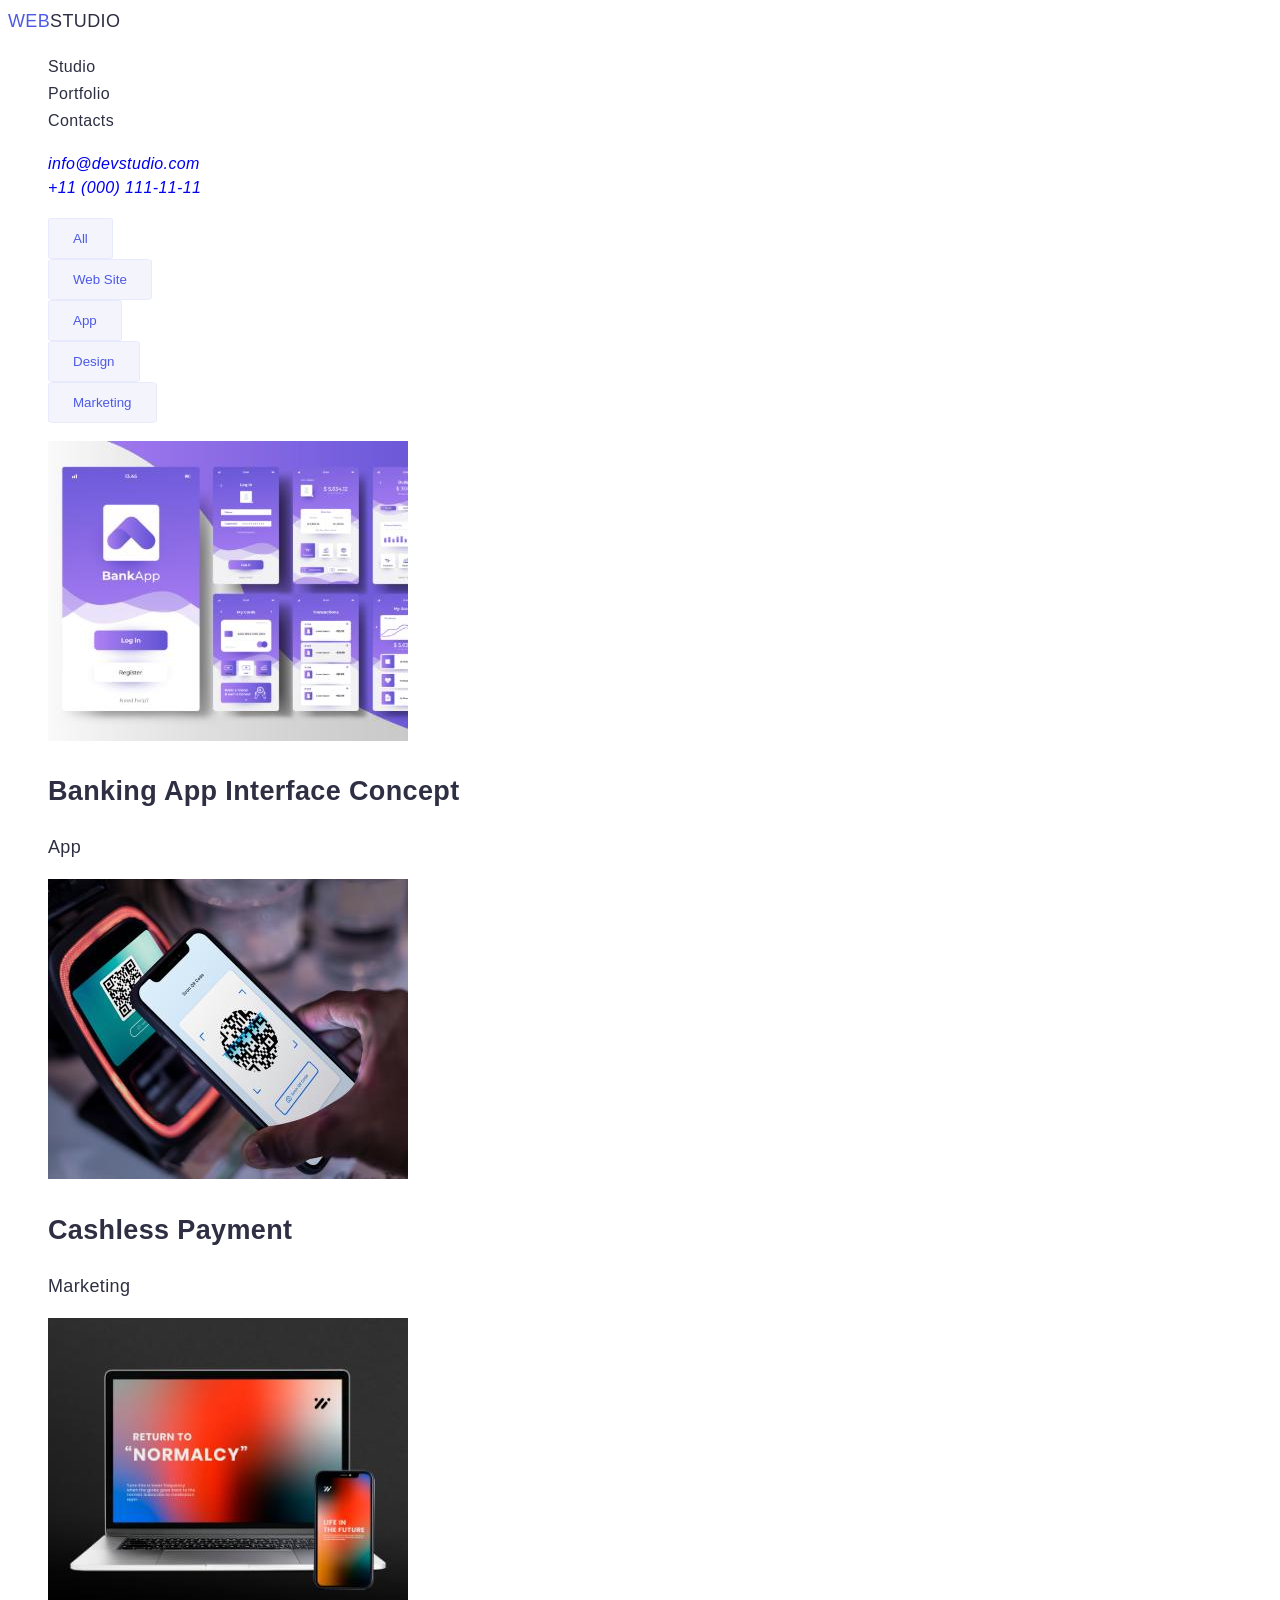
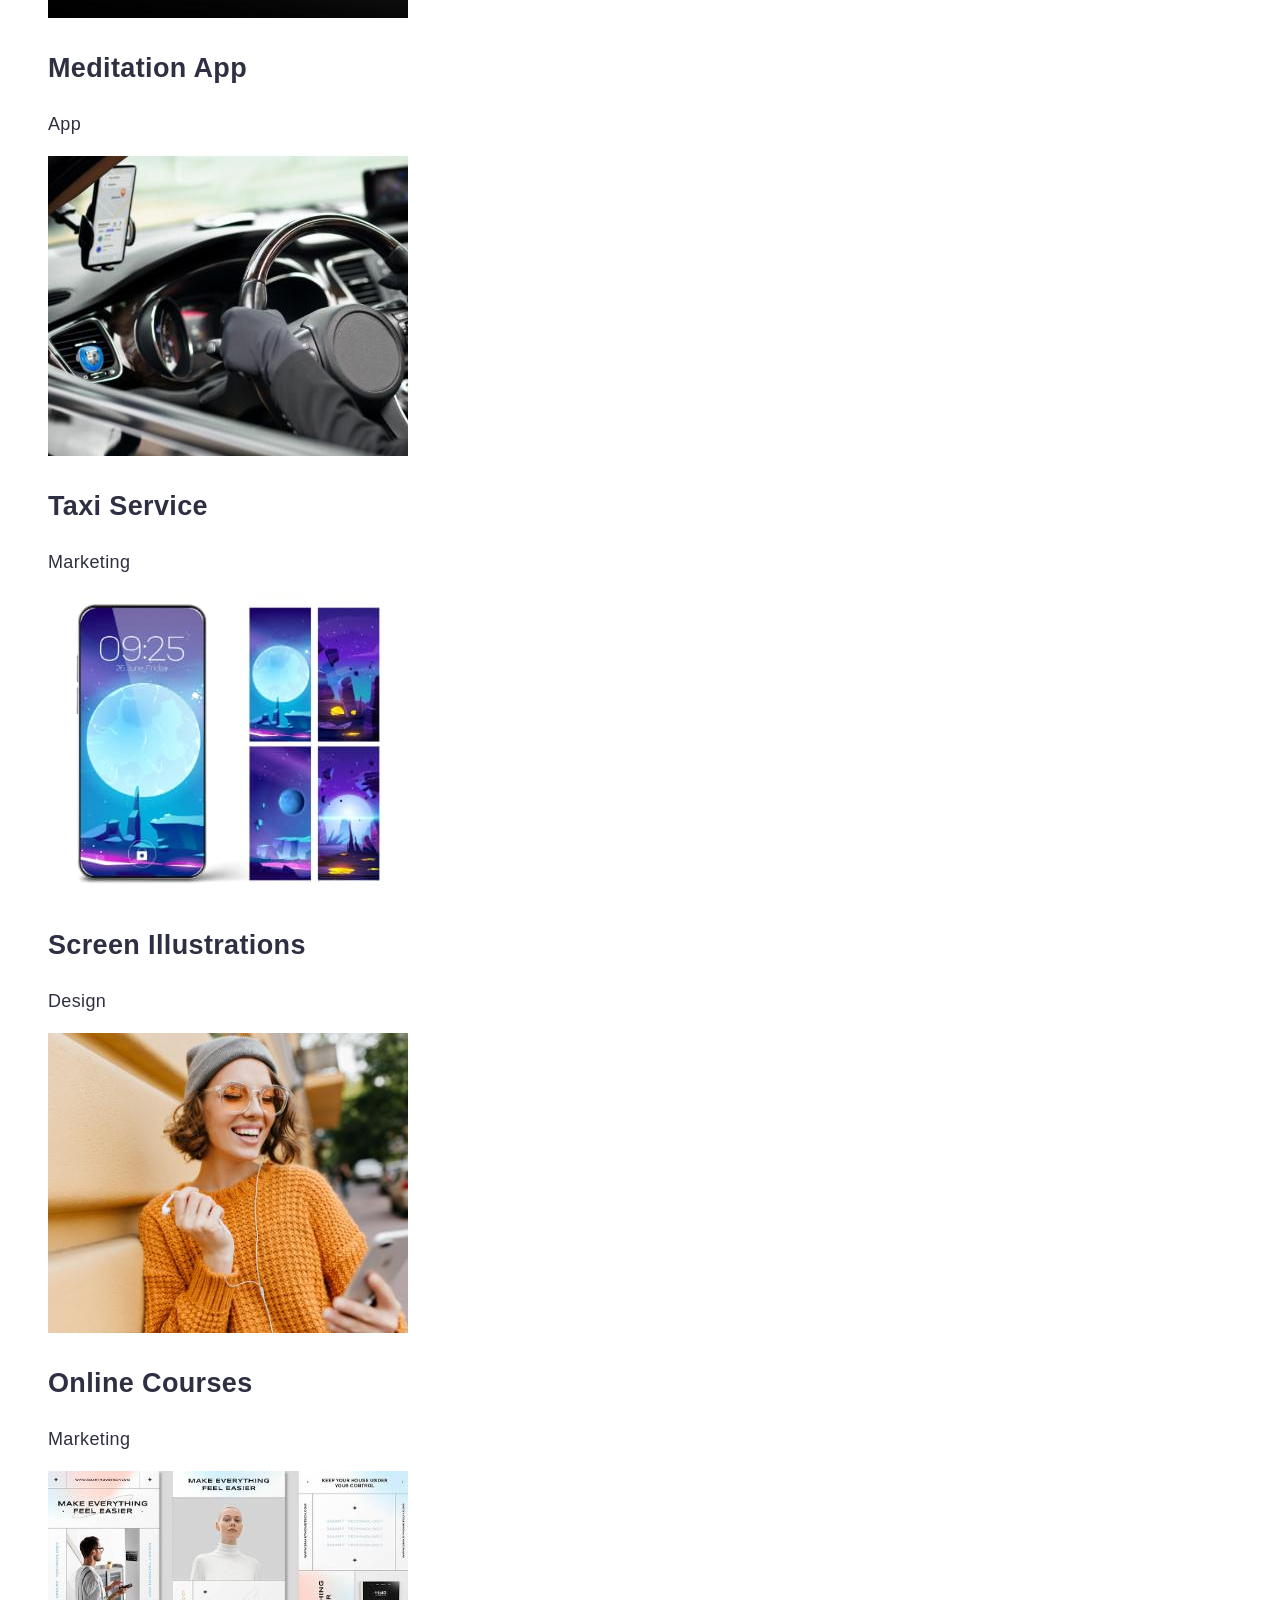
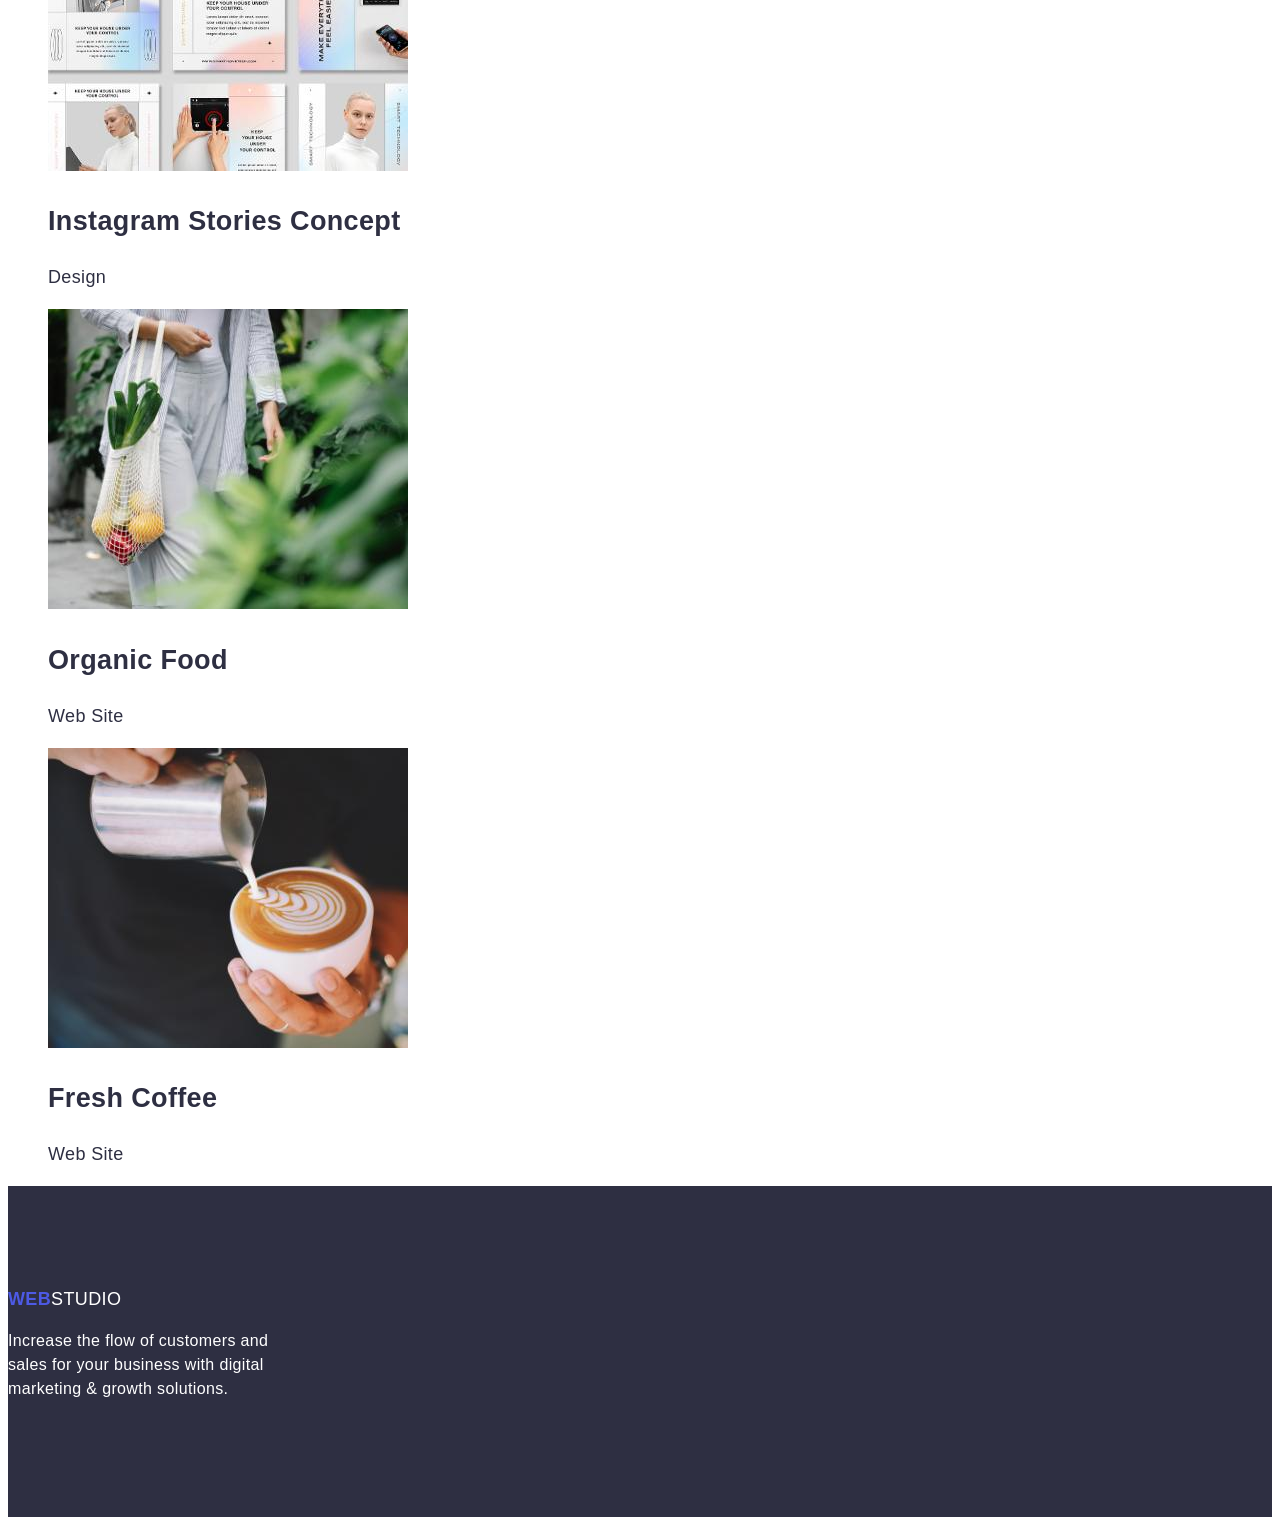
==== portfolio.html @ 80c62eab "Add files via upload" ====
<!DOCTYPE html>
<html lang="en">
<head>
  <meta charset="UTF-8">
  <meta name="viewport" content="width=device-width, initial-scale=1.0">
  <title>Document</title>
  <link rel="stylesheet" href="./css/styles.css">
</head>
<body>
          <!--Шапка сайта-->
          <header class="header">
            <nav class="navigation">
              <a href="#" class="logo">
                <span class="logo-web">WEB</span><span class="logo-studiohead">STUDIO</span>
              </a>
          
              <ul class="site-nav list">
                <li><a href="./Index.html" class="link">Studio</a></li>
                <li><a href="./portfolio.html" class="link">Portfolio</a></li>
                <li><a href="#" class="link">Contacts</a></li>
              </ul>
            </nav>
          
            <address class="contacts">
              <ul class="auth-nav list">
                <li>
                  <a href="mailto:info@devstudio.com">
                    info@devstudio.com
                  </a>
                </li>
                <li>
                  <a href="tel:+110001111111">
                    +11 (000) 111-11-11
                  </a>
                </li>
              </ul>
            </address>
          </header>
<main>  
  <ul class="nav-buttons">
    <li><button class="button active">All</button></li>
    <li><button class="button">Web Site</button></li>
    <li><button class="button">App</button></li>
    <li><button class="button">Design</button></li>
    <li><button class="button">Marketing</button></li>
  </ul>
  
  <section>
    <ul class="list">
       <li>
        <img src="./images/bankapp.jpg" alt="interfiece content" width="360">
        <h1>Banking App Interface Concept</h1>
        <p>App</p>
       </li>

      <li>
        <img src="./images/phoneqr.jpg" alt="Cashless Payment" width="360">
        <h1>Cashless Payment</h1>
        <p>Marketing</p>
      </li>

      <li>
        <img src="./images/mac.jpg" alt="macbook" width="360">
        <h1>Meditation App</h1>
        <p>App</p>
      </li>

      <li>
        <img src="/images/car.jpg" alt="driver" width="360">
        <h1>Taxi Service</h1>
        <p>Marketing</p>
      </li>

      <li>
       <img src="/images/display.jpg" alt="phone wallpapers" width="360">
       <h1>Screen Illustrations</h1>
       <p>Design</p>
      </li>

      <li>
        <img src="./images/human.jpg" alt="" width="360">
        <h1>Online Courses</h1>
        <p>Marketing</p>
      </li>

      <li>
       <img src="./images/woman.jpg" alt="Instagram Stories Concept" width="360">
       <h1>Instagram Stories Concept</h1>
       <p>Design</p>
      </li>

      <li>
       <img src="./images/vegetables.jpg" alt="basket with vegetables" width="360">
       <h1>Organic Food</h1>
       <p>Web Site</p>
      </li>

      <li>
        <img src="./images/coffe.jpg" alt="A cup of coffee" width="360">
       <h1>Fresh Coffee</h1>
       <p>Web Site</p>
      </li>

      </ul>
  </section>
</main>
  
        <footer class="footer">
          <a href="#" class="logo">
            <span class="logo-web">WEB</span><span class="logo-studiofooter">STUDIO</span> </a>
          <p class="footer-text">
            Increase the flow of customers and sales for your business with digital marketing & growth solutions.</p>
        </footer>
</body>
</html>
---- css/styles.css ----
:root {
  --primari-text-color: #2E2F42;
  --title-text-color: #434455;
  --button-text-color: #4D5AE5;
  --hero-text-color: #ffff;
}
/* Палітра кольорів для роботи */
/* #2E2F42 */
/* Цвет лого WEB #4D5AE5 */
 /* Цвет лого STUDIO #2E2F42 */
/* Цвет основного текста и шапки 2E2F42# */
/* Вторичный цвет фона #F4F4FD */
 /* #434455 вторичный цвет */
 /* Цвет лого футера #4D5AE5 */
/* #F4F4FD цвет футера */
body {
    background-color:--hero-text-color;
    color: var(--primari-text-color);
      font-family: Roboto, sans-serif;
      letter-spacing: 0.02em;
      font-size: 18px;
      line-height: 1.5;
}
/* убираем точки, и подчёркивания с сылок */
ul {
  list-style: none
} 
.list {
  list-style: none;
}
a {
  text-decoration: none;
}

a:hover,
a:focus {
  color: var(--button-text-color);
}

/* Logo */
.logo-web, 
.logo-studiohead,
.logo-studio {
 color: var(--button-text-clor);
 font-family: Raleway, sans-serif;
 font-size:18px;
 line-height: 1.17;
}
.logo-web {
  color: var(--button-text-color);
}

.logo-studiohead {
  color: var(--primari-text-color);
}

.logo-studio {
  color: var(--primari-text-color);
}
.logo-web {
  color: var(--button-text-color);
}
.logo-studiofooter {
  color: var(--hero-text-color);
}
/* Site-nav */
.site-nav .link {
  color: var(--pimari-text-color);
  font-size: 16px;
  font-weight: 500;
  line-height: 1.5;
}
 .site-nav .link:hover, 
 .site-nav .link:focus {
  color: var(--primari-text-color);
}
/* contact */
.contacts  {
  font-family: Roboto, sans-serif;
  font-weight: 400;
  font-size: 16px;
  line-height: 1.5;
}

/* Переваги */
/* Герой */
.hero {
  color: var(--hero-text-color);
  background-color: var(--primari-text-color);
  font-weight: 700;
  font-size: 56px;
  line-height: 1.08;
  text-align: center;
}

.button-hero {
    background-color: var(--button-text-color);
    color: var(--hero-text-color);

    font-size: 16px;
    font-weight: 500;
    line-height: 1.5;

    cursor: pointer;
}

.section-title {
  font-weight: 500;
  font-size: 20px;
  line-height: 1.2;
  text-align: left;
}
/* Що ми робимо */
/* Наша команда */

/* футер */
.footer {
  background-color: var(--primari-text-color);
  padding: 100px 0;
}

.footer .logo-web {
  color: var(--button-text-color);
      font-family: Raleway, sans-serif;
        font-size: 18px;
        font-weight: 700;
        line-height: 1.17;
}
.footer-text {
  color: var(--hero-text-color);
  max-width: 264px;
  font-size: 16px;
  line-height: 1.5;
  margin-top: 16px;
}
 

/* Portfolio */
/* font-family:inherit; */
.button:hover,
.button:focus {
  background-color: var(--button-text-color);
  color: var(--hero-text-color);
  border-color: var(--button-text-color);
}
/* Оформлення кнопок */
 .button {
   padding: 12px 24px;
   border: 1px solid #e7e9fc;
   border-radius: 6%;

   background-color: #f4f4fd;
   color: var(--button-text-color);

   cursor: pointer;
 }
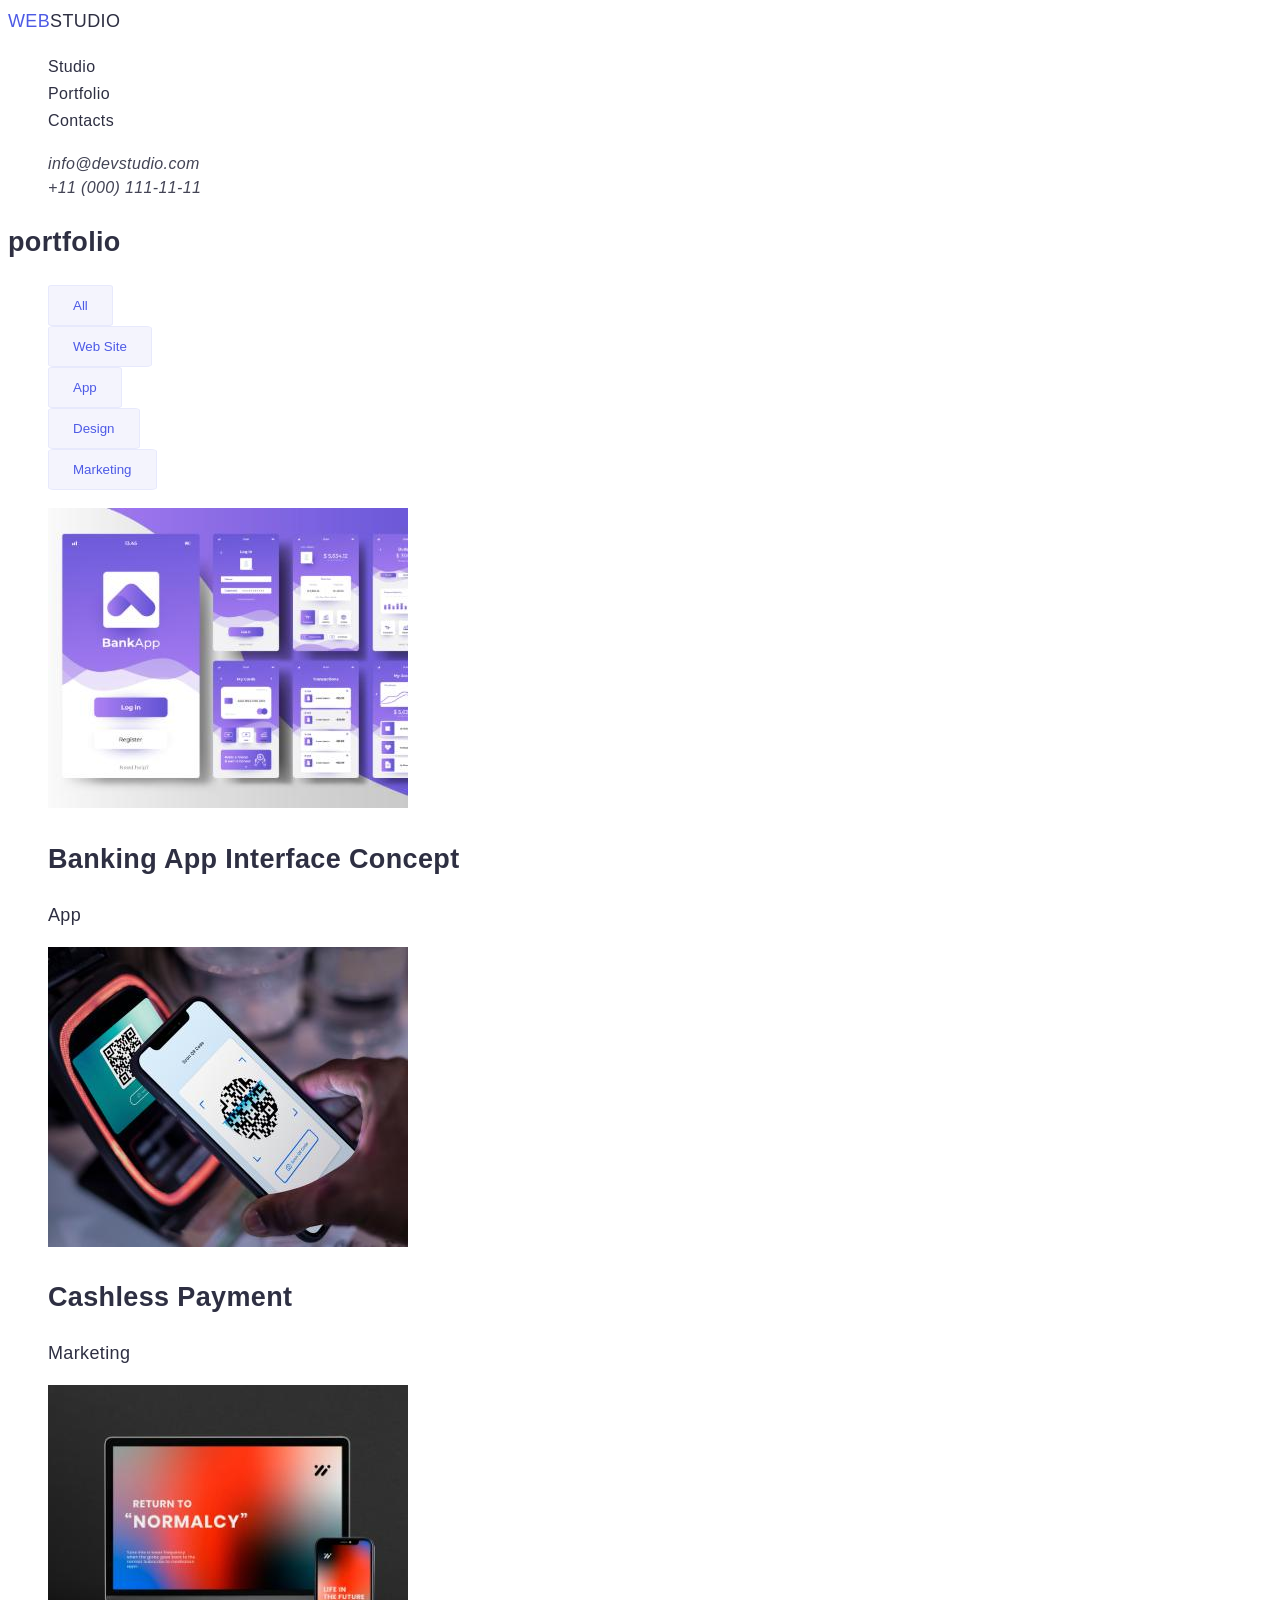
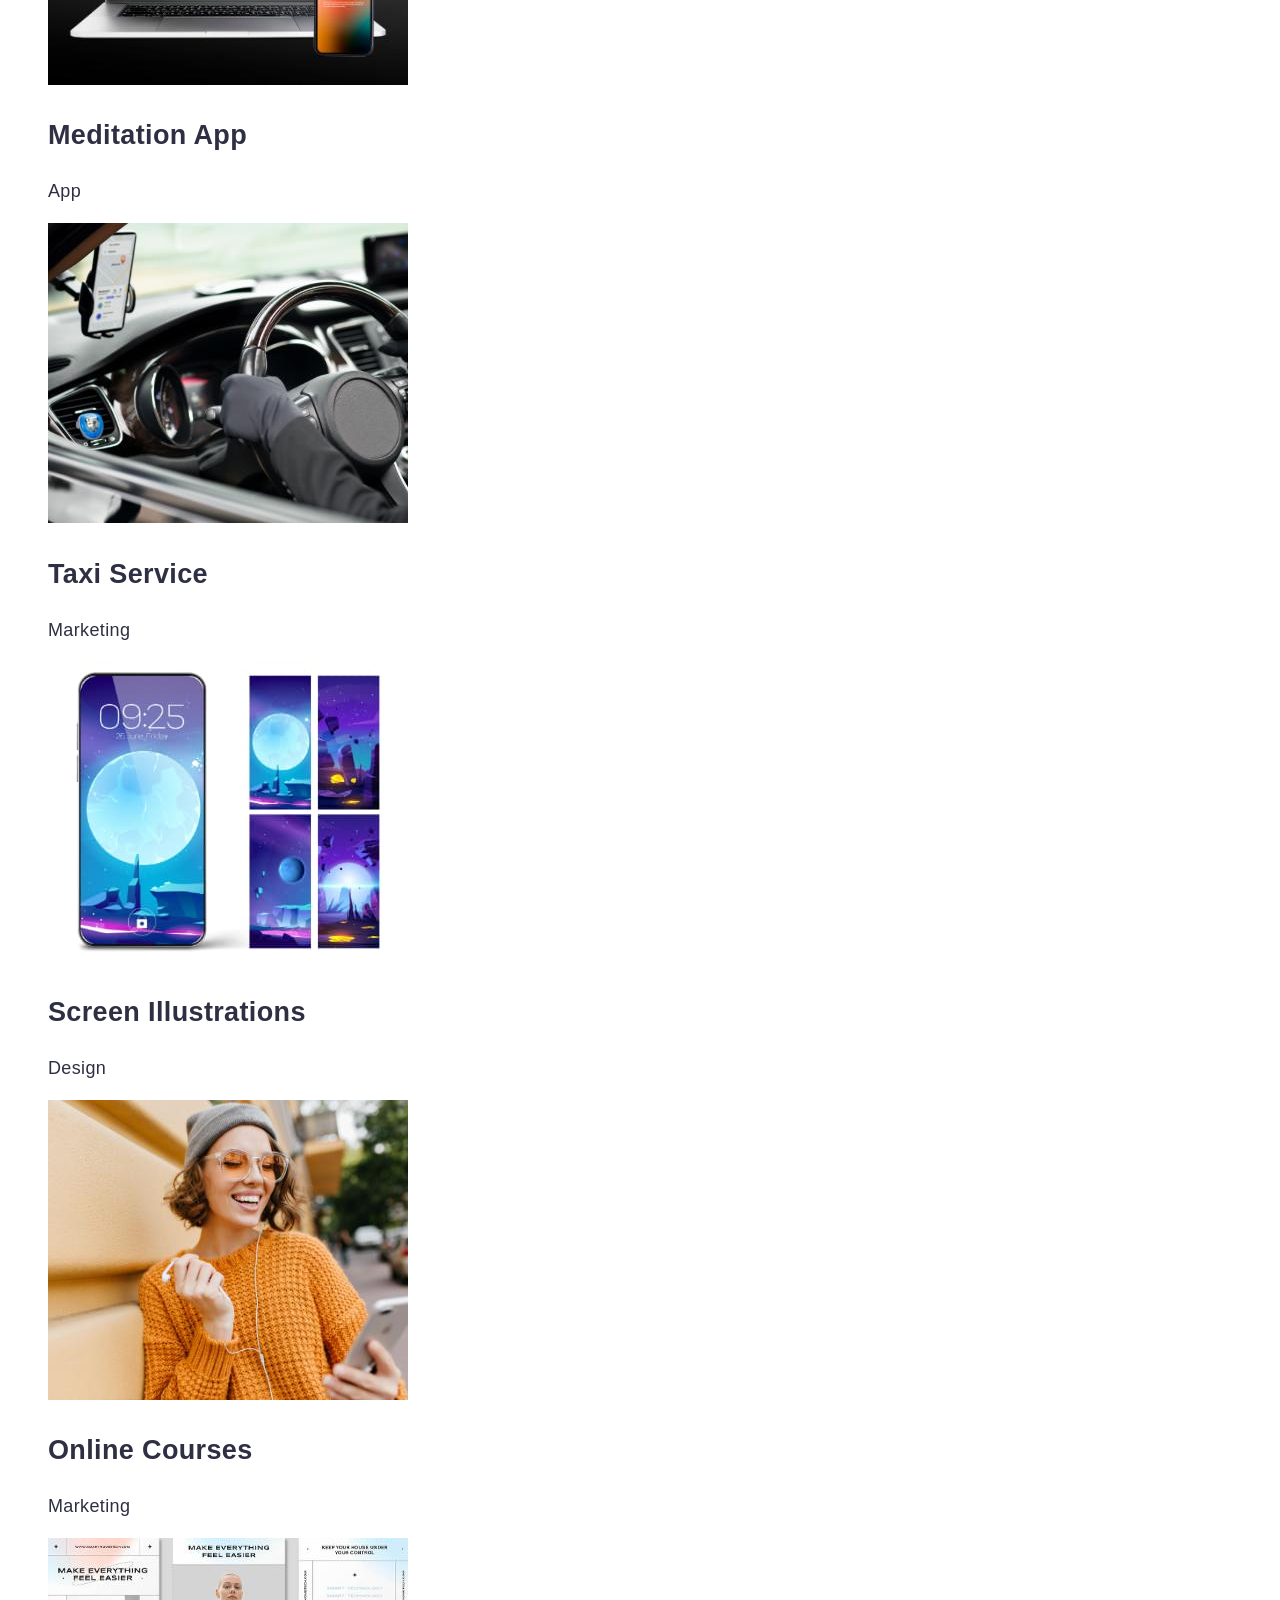
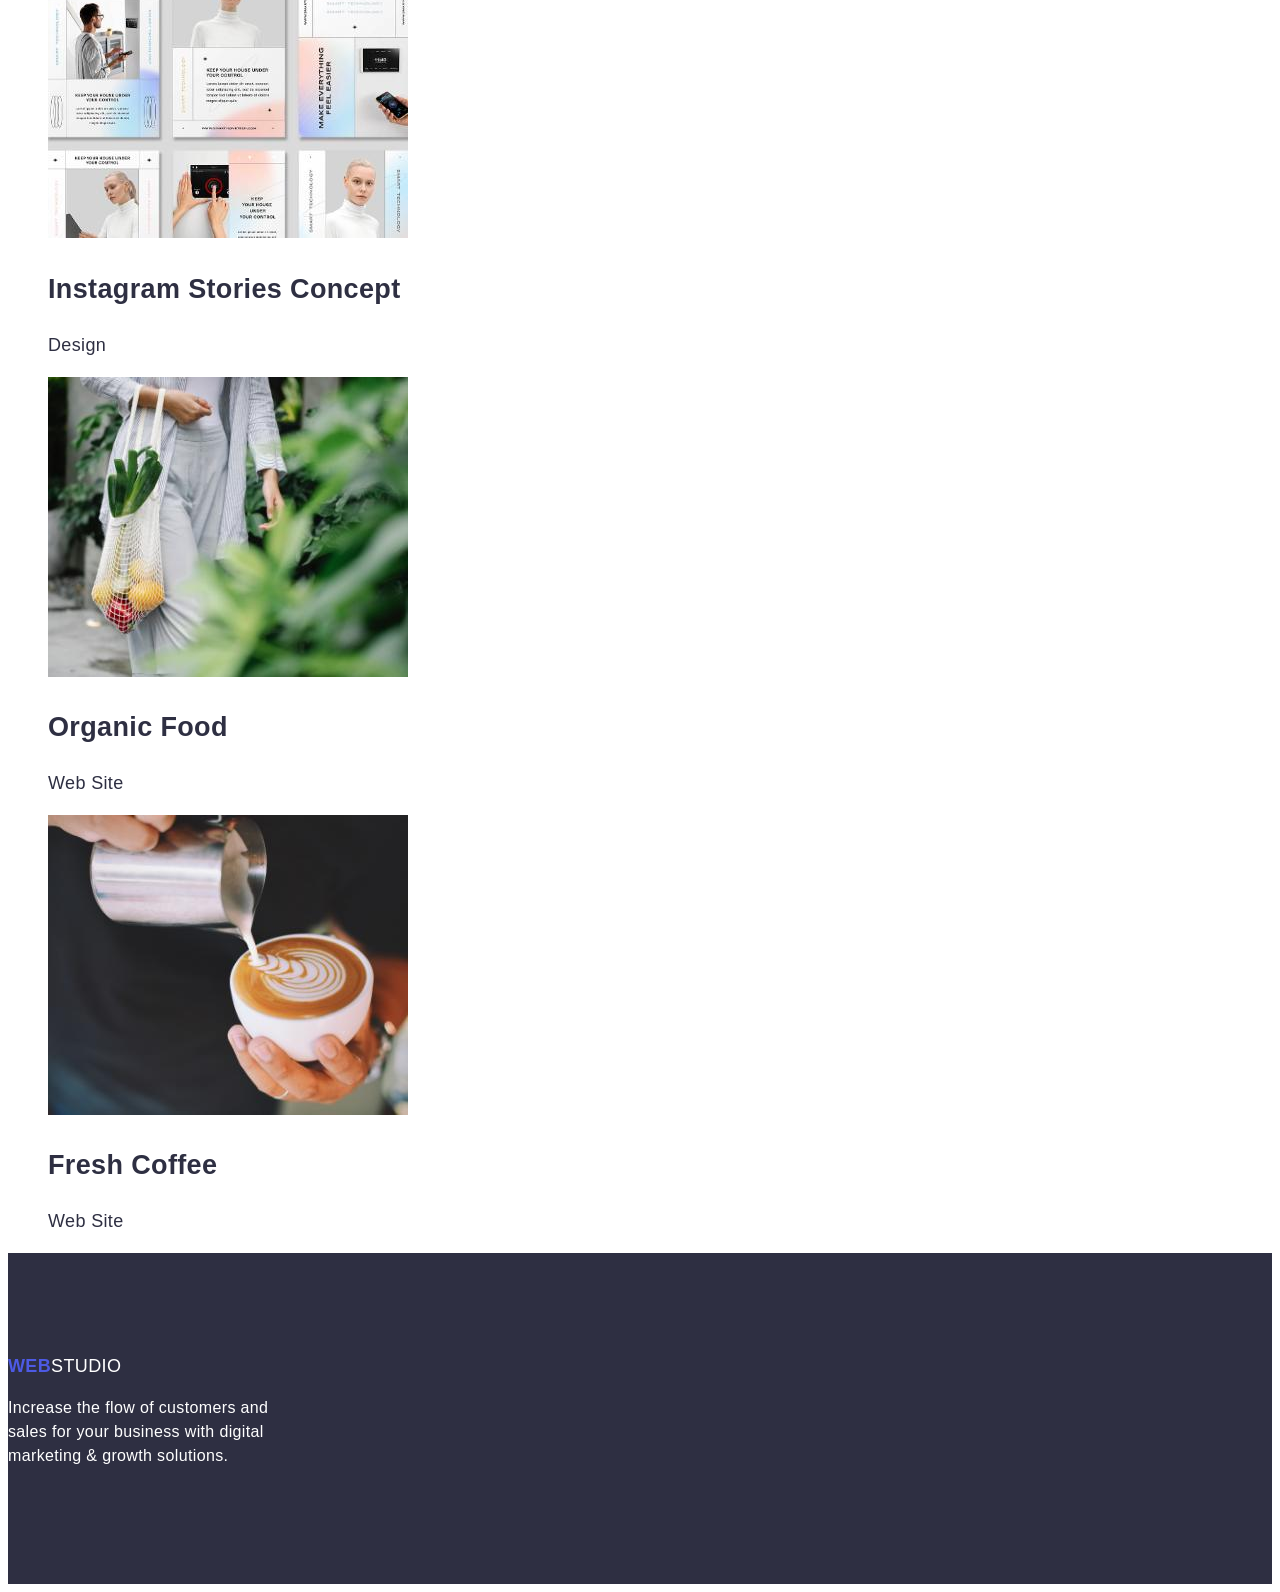
==== commit 80968f6e: "Add files via upload" ====
--- a/portfolio.html
+++ b/portfolio.html
@@ -15,7 +15,7 @@
               </a>
           
               <ul class="site-nav list">
-                <li><a href="./Index.html" class="link">Studio</a></li>
+                <li><a href="./index.html" class="link">Studio</a></li>
                 <li><a href="./portfolio.html" class="link">Portfolio</a></li>
                 <li><a href="#" class="link">Contacts</a></li>
               </ul>
@@ -37,6 +37,7 @@
             </address>
           </header>
 <main>  
+  <h2 class="hidden">portfolio</h2>
   <ul class="nav-buttons">
     <li><button class="button active">All</button></li>
     <li><button class="button">Web Site</button></li>
@@ -45,64 +46,81 @@
     <li><button class="button">Marketing</button></li>
   </ul>
   
-  <section>
+ 
     <ul class="list">
        <li>
-        <img src="./images/bankapp.jpg" alt="interfiece content" width="360">
-        <h1>Banking App Interface Concept</h1>
+        <a href="./images/bankapp.jpg" target="_blank">
+          <img src="./images/bankapp.jpg" alt="interfiece content" width="360">
+        </a>
+        <h2>Banking App Interface Concept</h2>
         <p>App</p>
        </li>
 
       <li>
-        <img src="./images/phoneqr.jpg" alt="Cashless Payment" width="360">
-        <h1>Cashless Payment</h1>
+        <a href="./images/phoneqr.jpg" target="_blank">
+          <img src="./images/phoneqr.jpg" alt="Cashless Payment" width="360">
+        </a>
+        <h2>Cashless Payment</h2>
         <p>Marketing</p>
       </li>
 
       <li>
-        <img src="./images/mac.jpg" alt="macbook" width="360">
-        <h1>Meditation App</h1>
+        <a href="./images/mac.jpg" target="_blank">
+          <img src="./images/mac.jpg" alt="macbook" width="360">
+        </a>
+        <h2>Meditation App</h2>
         <p>App</p>
       </li>
 
       <li>
-        <img src="/images/car.jpg" alt="driver" width="360">
-        <h1>Taxi Service</h1>
+        <a href="/images/car.jpg" target="_blank">
+          <img src="/images/car.jpg" alt="driver" width="360">
+        </a>
+        <h2>Taxi Service</h2>
         <p>Marketing</p>
       </li>
 
       <li>
-       <img src="/images/display.jpg" alt="phone wallpapers" width="360">
-       <h1>Screen Illustrations</h1>
-       <p>Design</p>
+        <a href="/images/display.jpg" target="_blank">
+          <img src="/images/display.jpg" alt="phone wallpapers" width="360">
+        </a>
+        <h2>Screen Illustrations</h2>
+        <p>Design</p>
       </li>
 
       <li>
-        <img src="./images/human.jpg" alt="" width="360">
-        <h1>Online Courses</h1>
+        <a href="./images/human.jpg" target="_blank">
+          <img src="./images/human.jpg" alt="" width="360">
+        </a>
+        <h2>Online Courses</h2>
         <p>Marketing</p>
       </li>
 
       <li>
-       <img src="./images/woman.jpg" alt="Instagram Stories Concept" width="360">
-       <h1>Instagram Stories Concept</h1>
-       <p>Design</p>
+        <a href="./images/woman.jpg" target="_blank">
+          <img src="./images/woman.jpg" alt="Instagram Stories Concept" width="360">
+        </a>
+        <h2>Instagram Stories Concept</h2>
+        <p>Design</p>
       </li>
 
       <li>
-       <img src="./images/vegetables.jpg" alt="basket with vegetables" width="360">
-       <h1>Organic Food</h1>
-       <p>Web Site</p>
+        <a href="./images/vegetables.jpg" target="_blank">
+          <img src="./images/vegetables.jpg" alt="basket with vegetables" width="360">
+        </a>
+        <h2>Organic Food</h2>
+        <p>Web Site</p>
       </li>
 
       <li>
-        <img src="./images/coffe.jpg" alt="A cup of coffee" width="360">
-       <h1>Fresh Coffee</h1>
-       <p>Web Site</p>
+        <a href="./images/coffe.jpg" target="_blank">
+          <img src="./images/coffe.jpg" alt="A cup of coffee" width="360">
+        </a>
+        <h2>Fresh Coffee</h2>
+        <p>Web Site</p>
       </li>
 
       </ul>
-  </section>
 </main>
   
         <footer class="footer">
--- a/css/styles.css
+++ b/css/styles.css
@@ -74,12 +74,21 @@
  .site-nav .link:focus {
   color: var(--primari-text-color);
 }
+.auth-nav {
+  color: var(--primari-text-color);
+  font-size: 16px;
+  font-weight: 500;
+  line-height: 1.5;
+
+}
 /* contact */
-.contacts  {
+.contacts a {
+    color: var(--title-text-color);
   font-family: Roboto, sans-serif;
   font-weight: 400;
   font-size: 16px;
   line-height: 1.5;
+  text-decoration: none;
 }
 
 /* Переваги */
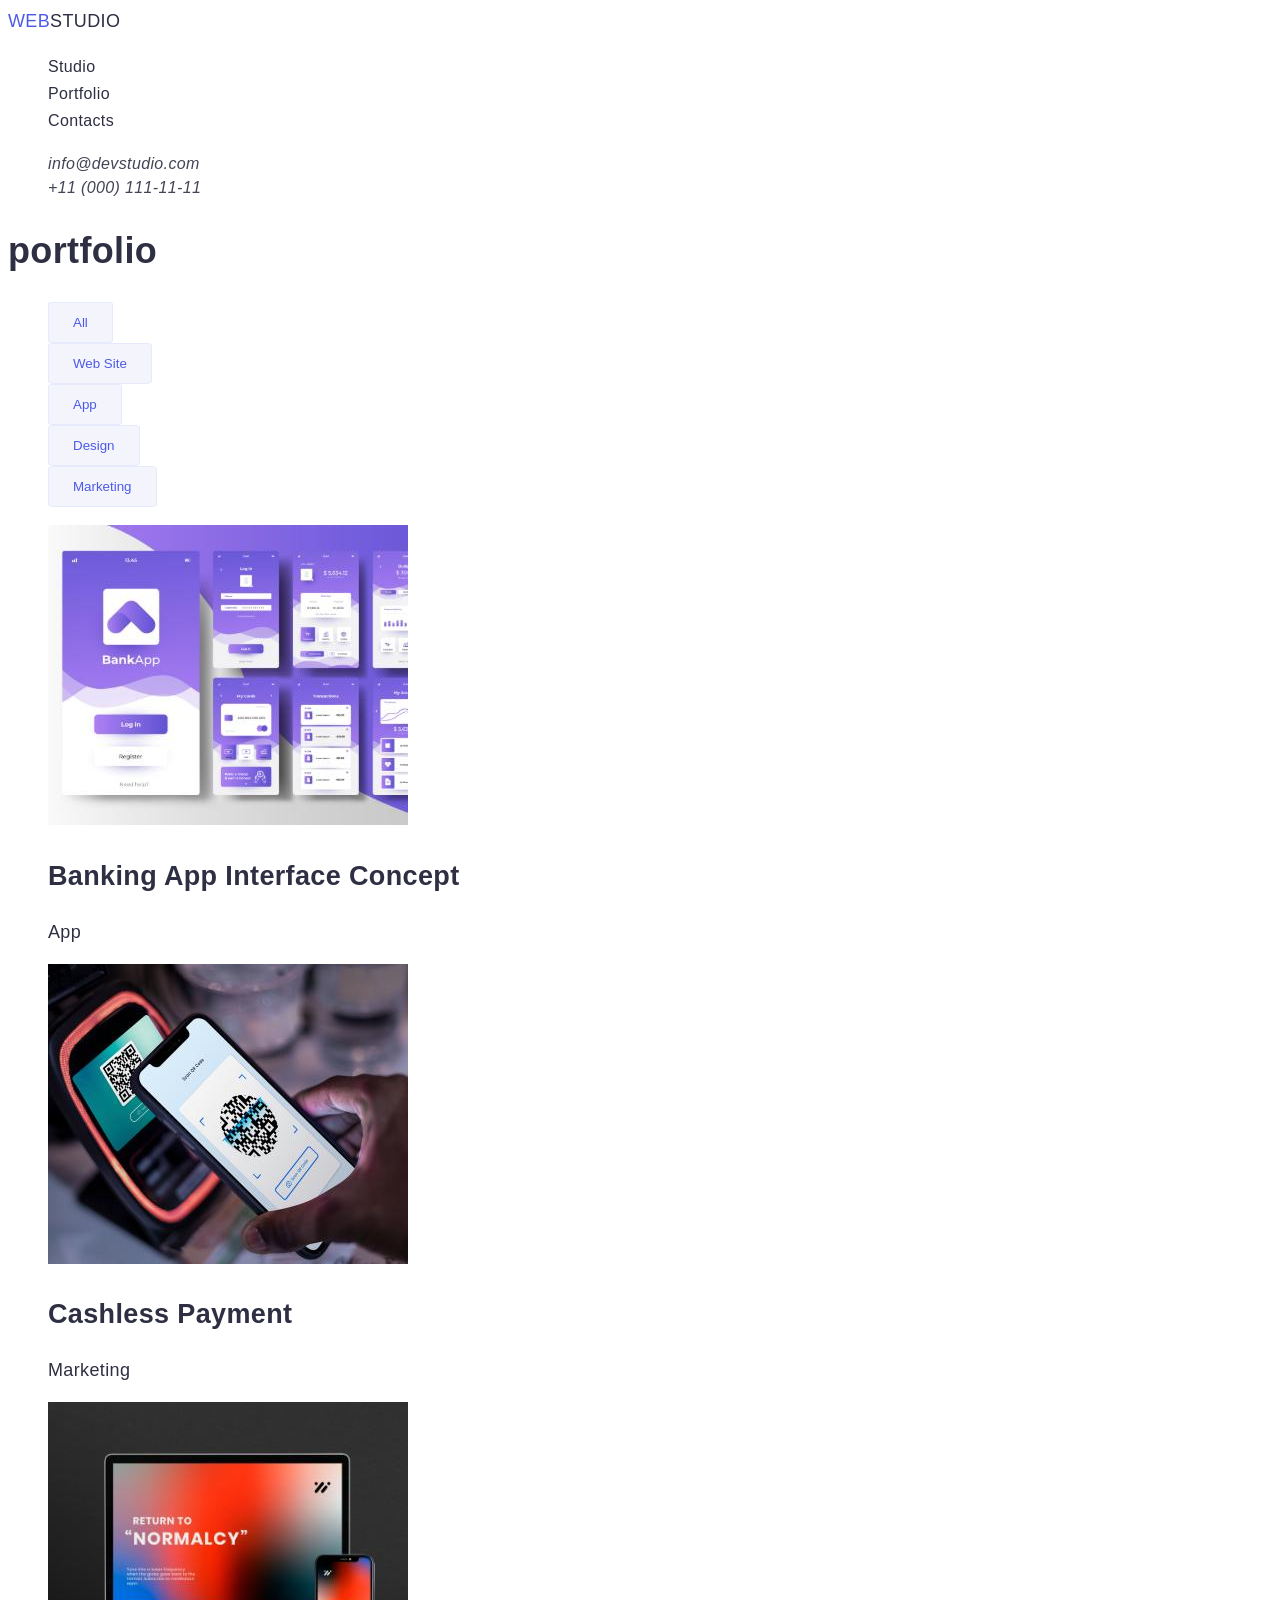
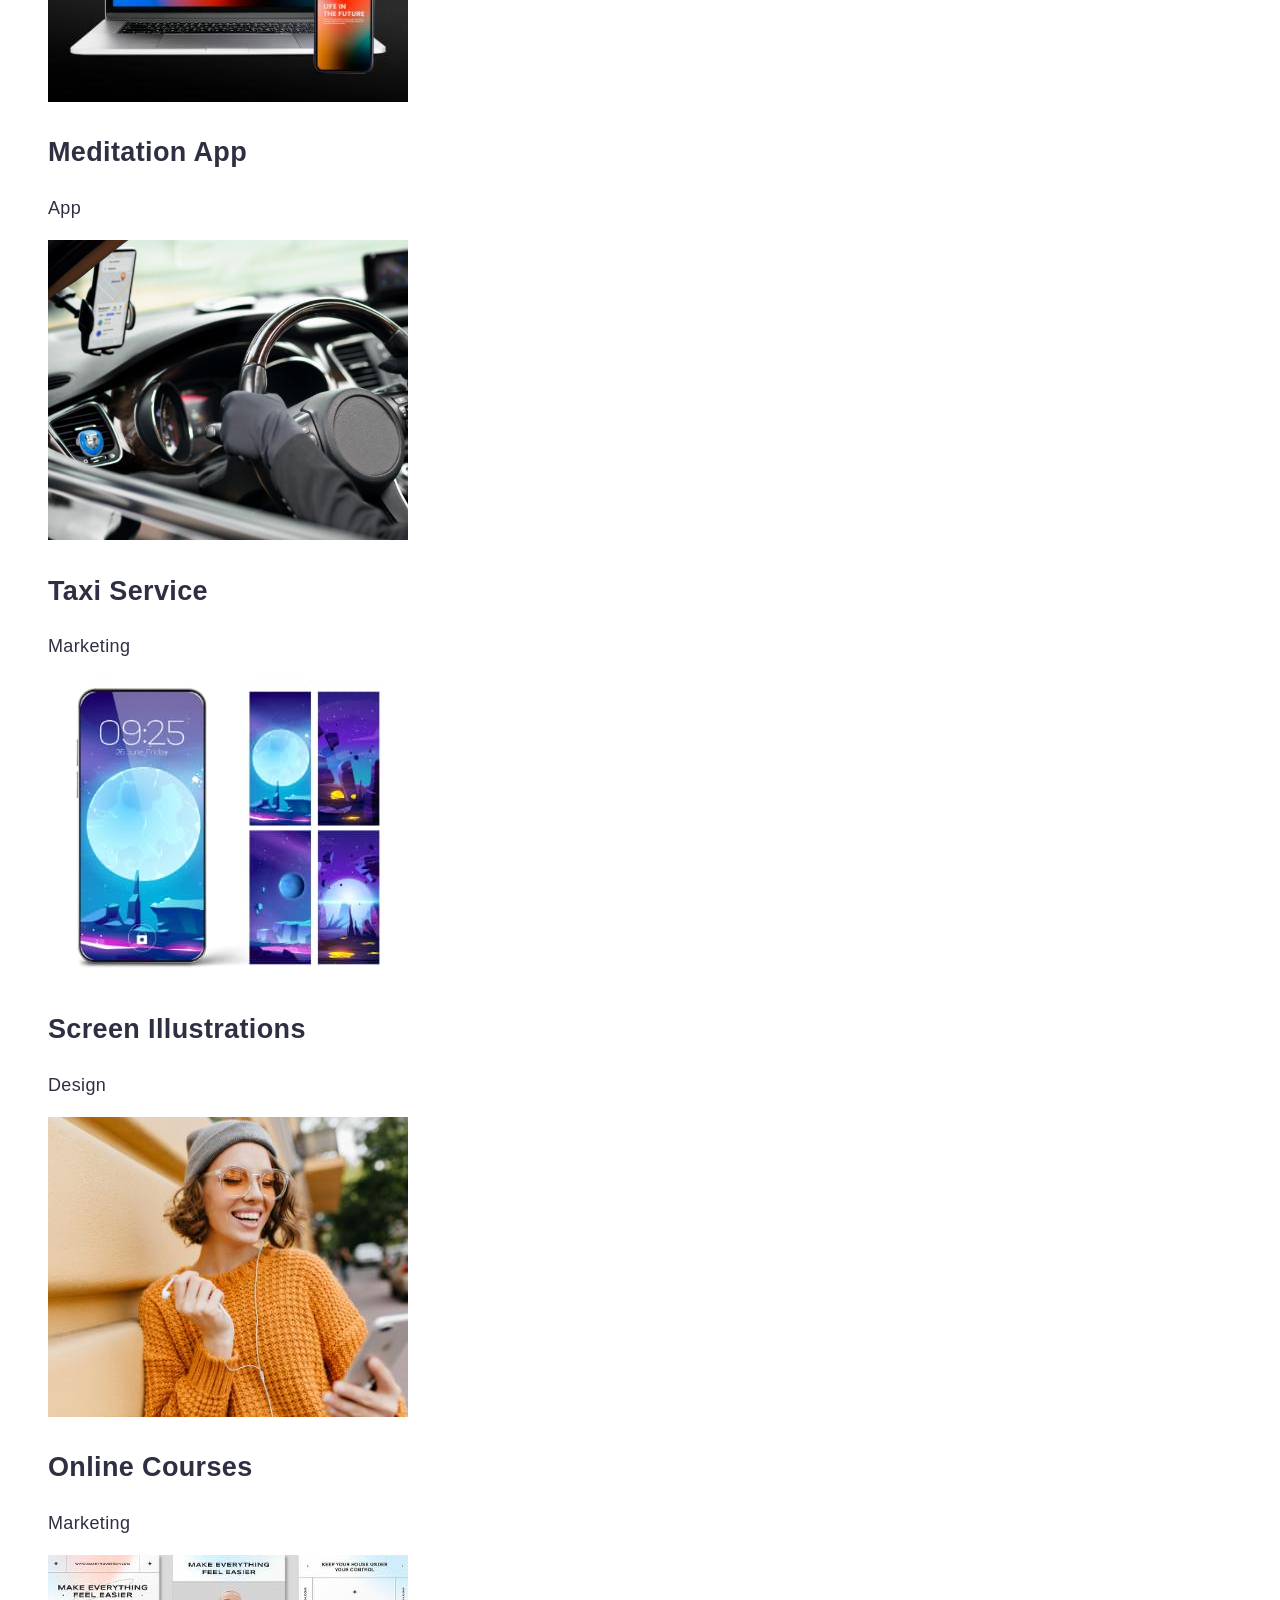
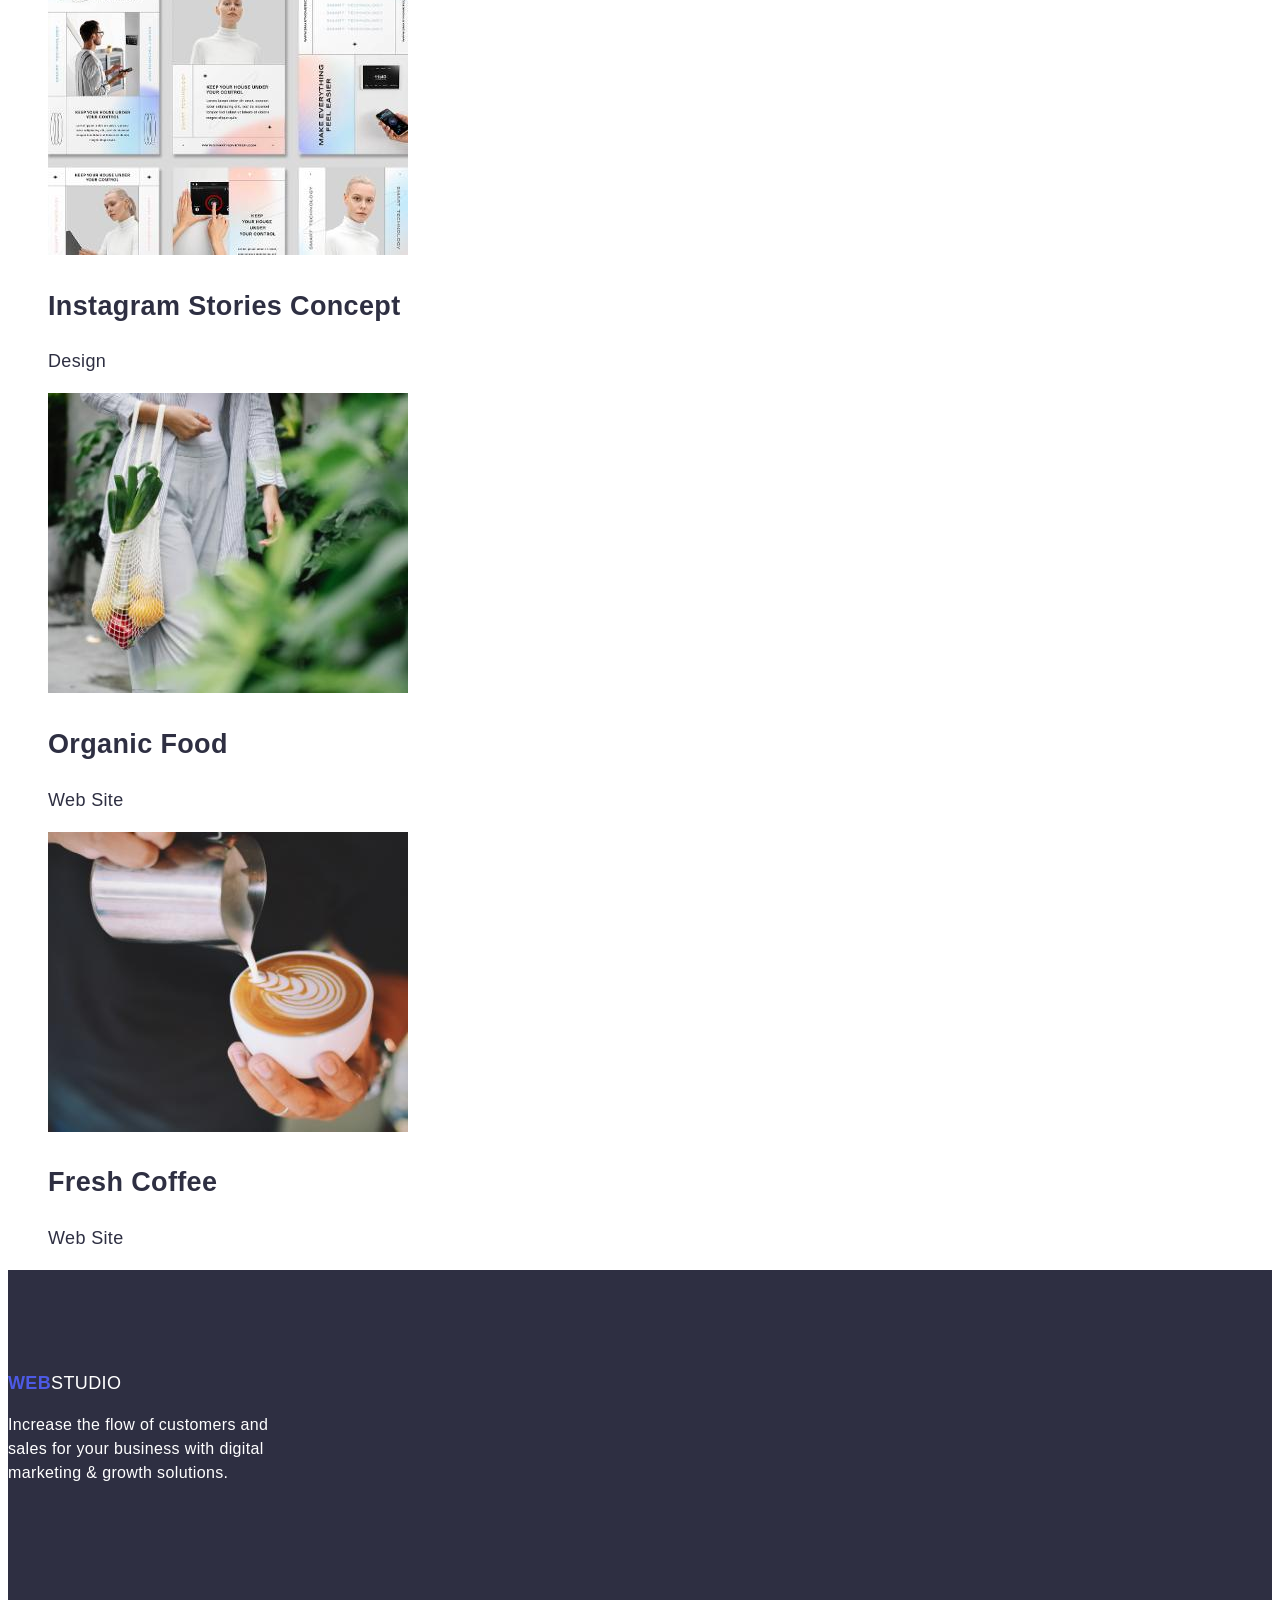
==== commit aa97498c: "Add files via upload" ====
--- a/portfolio.html
+++ b/portfolio.html
@@ -37,7 +37,7 @@
             </address>
           </header>
 <main>  
-  <h2 class="hidden">portfolio</h2>
+  <h1 class="hidden">portfolio</h1>
   <ul class="nav-buttons">
     <li><button class="button active">All</button></li>
     <li><button class="button">Web Site</button></li>
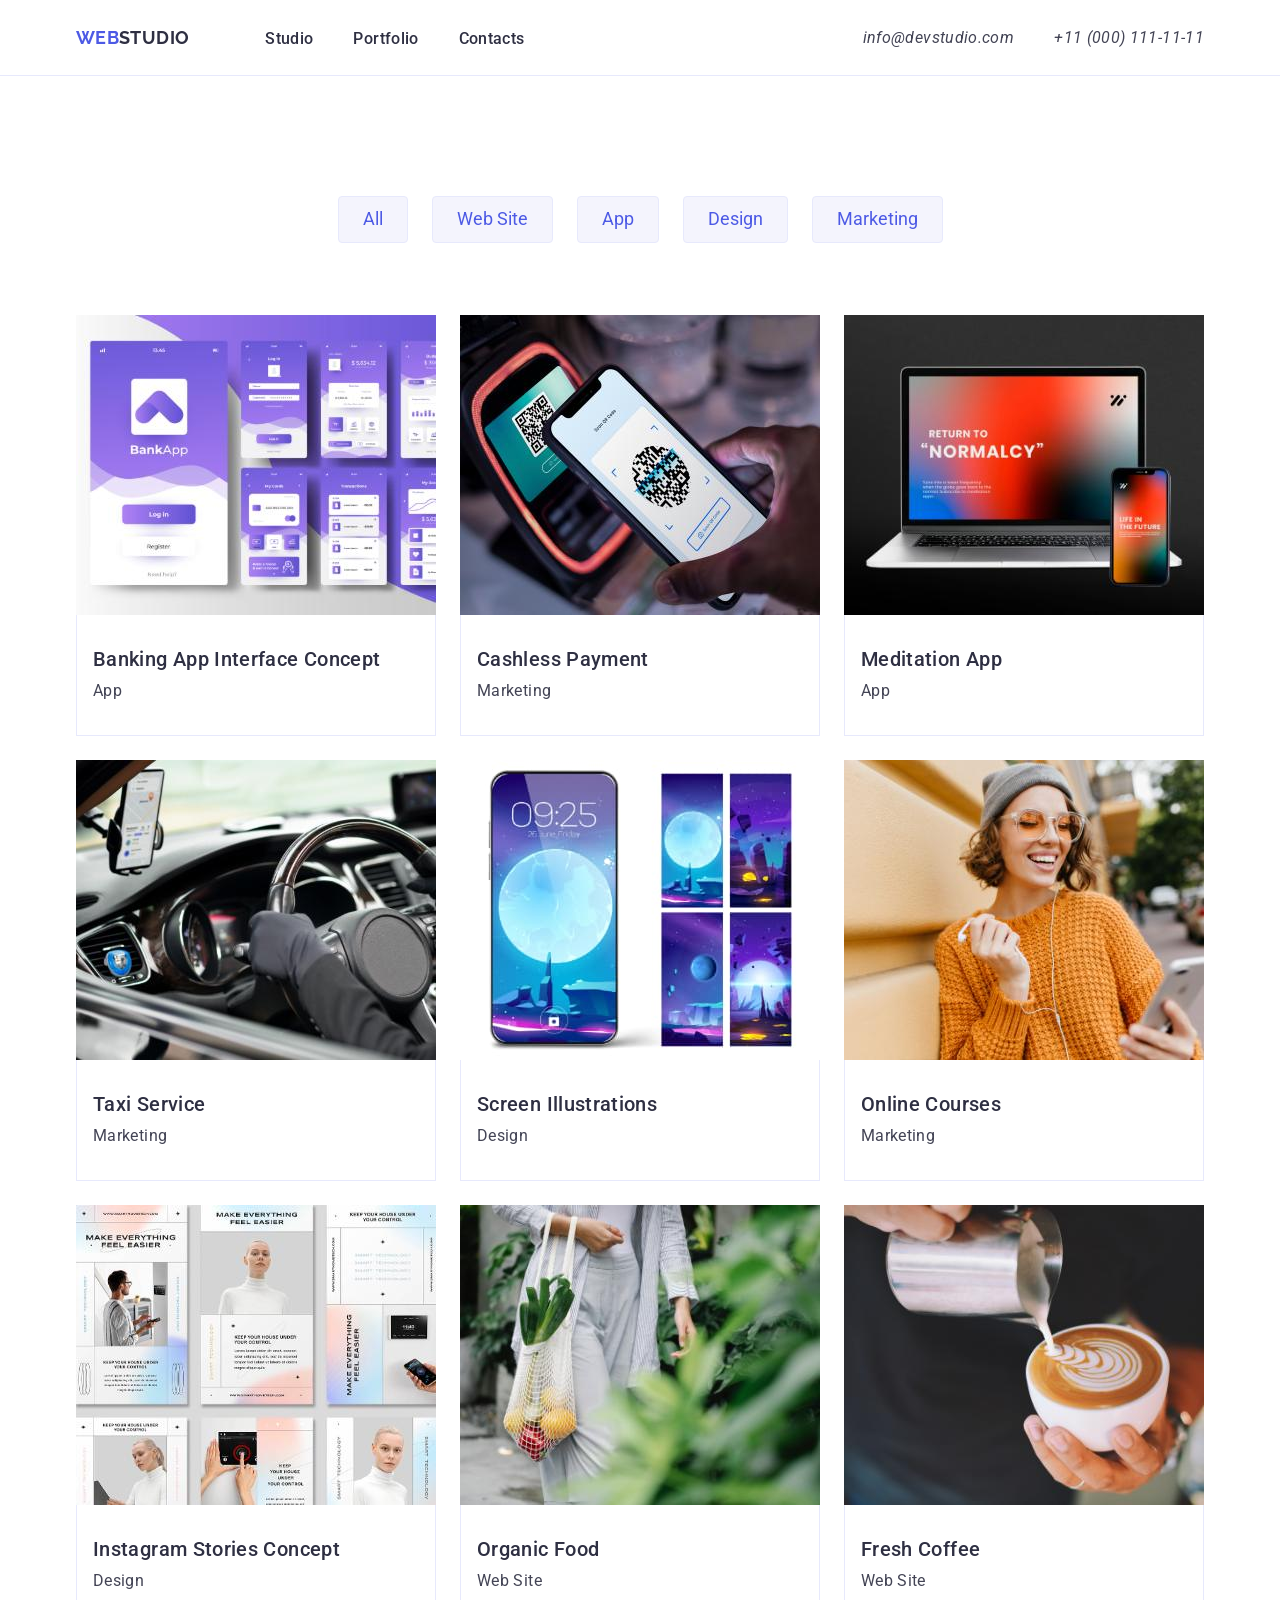
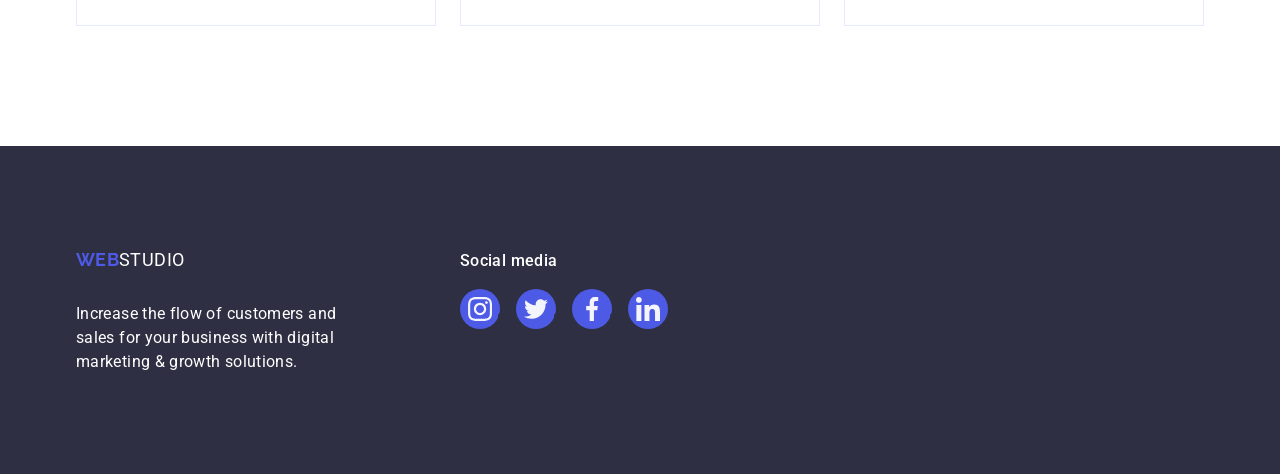
==== commit 2f2f15ef: "Add files via upload" ====
--- a/portfolio.html
+++ b/portfolio.html
@@ -1,133 +1,217 @@
 <!DOCTYPE html>
 <html lang="en">
+
 <head>
   <meta charset="UTF-8">
   <meta name="viewport" content="width=device-width, initial-scale=1.0">
-  <title>Document</title>
+  <title>New web site</title>
+  <link rel="stylesheet"
+    href="https://cdnjs.cloudflare.com/ajax/libs/modern-normalize/3.0.1/modern-normalize.min.css" />
+  <link
+    href="https://fonts.googleapis.com/css2?family=Raleway:ital,wght@0,100..900;1,100..900&family=Roboto:ital,wght@0,100..900;1,100..900&display=swap"
+    rel="stylesheet">
   <link rel="stylesheet" href="./css/styles.css">
 </head>
+
 <body>
-          <!--Шапка сайта-->
-          <header class="header">
-            <nav class="navigation">
-              <a href="#" class="logo">
-                <span class="logo-web">WEB</span><span class="logo-studiohead">STUDIO</span>
-              </a>
-          
-              <ul class="site-nav list">
-                <li><a href="./index.html" class="link">Studio</a></li>
-                <li><a href="./portfolio.html" class="link">Portfolio</a></li>
-                <li><a href="#" class="link">Contacts</a></li>
-              </ul>
-            </nav>
-          
-            <address class="contacts">
-              <ul class="auth-nav list">
-                <li>
-                  <a href="mailto:info@devstudio.com">
-                    info@devstudio.com
-                  </a>
-                </li>
-                <li>
-                  <a href="tel:+110001111111">
-                    +11 (000) 111-11-11
-                  </a>
-                </li>
-              </ul>
-            </address>
-          </header>
-<main>  
-  <h1 class="hidden">portfolio</h1>
-  <ul class="nav-buttons">
-    <li><button class="button active">All</button></li>
-    <li><button class="button">Web Site</button></li>
-    <li><button class="button">App</button></li>
-    <li><button class="button">Design</button></li>
-    <li><button class="button">Marketing</button></li>
-  </ul>
-  
- 
-    <ul class="list">
-       <li>
-        <a href="./images/bankapp.jpg" target="_blank">
-          <img src="./images/bankapp.jpg" alt="interfiece content" width="360">
+  <!--Шапка сайта-->
+  <header class="header">
+    <div class="container">
+      <nav class="navigation">
+        <a href="./index.html" class="logo">
+          <span class="logo-web">WEB</span><span class="logo-studiohead">STUDIO</span>
         </a>
-        <h2>Banking App Interface Concept</h2>
-        <p>App</p>
-       </li>
-
-      <li>
-        <a href="./images/phoneqr.jpg" target="_blank">
-          <img src="./images/phoneqr.jpg" alt="Cashless Payment" width="360">
-        </a>
-        <h2>Cashless Payment</h2>
-        <p>Marketing</p>
-      </li>
-
-      <li>
-        <a href="./images/mac.jpg" target="_blank">
-          <img src="./images/mac.jpg" alt="macbook" width="360">
-        </a>
-        <h2>Meditation App</h2>
-        <p>App</p>
-      </li>
-
-      <li>
-        <a href="/images/car.jpg" target="_blank">
-          <img src="/images/car.jpg" alt="driver" width="360">
-        </a>
-        <h2>Taxi Service</h2>
-        <p>Marketing</p>
-      </li>
-
-      <li>
-        <a href="/images/display.jpg" target="_blank">
-          <img src="/images/display.jpg" alt="phone wallpapers" width="360">
-        </a>
-        <h2>Screen Illustrations</h2>
-        <p>Design</p>
-      </li>
-
-      <li>
-        <a href="./images/human.jpg" target="_blank">
-          <img src="./images/human.jpg" alt="" width="360">
-        </a>
-        <h2>Online Courses</h2>
-        <p>Marketing</p>
-      </li>
-
-      <li>
-        <a href="./images/woman.jpg" target="_blank">
-          <img src="./images/woman.jpg" alt="Instagram Stories Concept" width="360">
-        </a>
-        <h2>Instagram Stories Concept</h2>
-        <p>Design</p>
-      </li>
-
-      <li>
-        <a href="./images/vegetables.jpg" target="_blank">
-          <img src="./images/vegetables.jpg" alt="basket with vegetables" width="360">
-        </a>
-        <h2>Organic Food</h2>
-        <p>Web Site</p>
-      </li>
-
-      <li>
-        <a href="./images/coffe.jpg" target="_blank">
-          <img src="./images/coffe.jpg" alt="A cup of coffee" width="360">
-        </a>
-        <h2>Fresh Coffee</h2>
-        <p>Web Site</p>
-      </li>
-
-      </ul>
-</main>
-  
-        <footer class="footer">
-          <a href="#" class="logo">
-            <span class="logo-web">WEB</span><span class="logo-studiofooter">STUDIO</span> </a>
-          <p class="footer-text">
-            Increase the flow of customers and sales for your business with digital marketing & growth solutions.</p>
-        </footer>
+
+        <ul class="site-nav list">
+          <li><a href="./index.html" class="link">Studio</a></li>
+          <li><a href="./portfolio.html" class="link">Portfolio</a></li>
+          <li><a href="#" class="link">Contacts</a></li>
+        </ul>
+      </nav>
+
+      <address class="contacts">
+        <ul class="auth-nav list">
+          <li>
+            <a href="mailto:info@devstudio.com">
+              info@devstudio.com
+            </a>
+          </li>
+          <li>
+            <a href="tel:+110001111111">
+              +11 (000) 111-11-11
+            </a>
+          </li>
+        </ul>
+      </address>
+    </div>
+  </header>
+  <main>
+    <section class="section">
+      <div class="container">
+
+        <h1 class="hidden">portfolio</h1>
+        <ul class="nav-buttons list">
+          <li><button class="button active">All</button></li>
+          <li><button class="button">Web Site</button></li>
+          <li><button class="button">App</button></li>
+          <li><button class="button">Design</button></li>
+          <li><button class="button">Marketing</button></li>
+        </ul>
+        <ul class="portfolio-list list">
+          <li class="portfolio-item">
+            <a href="./images/bankapp.jpg" target="_blank">
+              <img src="./images/bankapp.jpg" alt="interfiece content" width="360">
+              <div class="portfolio-content">
+                <h2 class="portfolio-title">Banking App Interface Concept</h2>
+                <p class="portfolio-text">App</p>
+              </div>
+            </a>
+          </li>
+
+          <li class="portfolio-item">
+            <a href="./images/phoneqr.jpg" target="_blank">
+              <img src="./images/phoneqr.jpg" alt="Cashless Payment" width="360">
+
+              <div class="portfolio-content">
+                <h2 class="portfolio-title">Cashless Payment</h2>
+                <p class="portfolio-text">Marketing</p>
+              </div>
+            </a>
+          </li>
+
+          <li class="portfolio-item">
+            <a href="./images/mac.jpg" target="_blank">
+              <img src="./images/mac.jpg" alt="macbook" width="360">
+
+              <div class="portfolio-content">
+                <h2 class="portfolio-title">Meditation App</h2>
+                <p class="portfolio-text">App</p>
+              </div>
+            </a>
+          </li>
+
+          <li class="portfolio-item">
+            <a href="./images/car.jpg" target="_blank">
+              <img src="./images/car.jpg" alt="driver" width="360">
+
+              <div class="portfolio-content">
+                <h2 class="portfolio-title">Taxi Service</h2>
+                <p class="portfolio-text">Marketing</p>
+              </div>
+            </a>
+          </li>
+
+          <li class="portfolio-item">
+            <a href="./images/display.jpg" target="_blank">
+              <img src="./images/display.jpg" alt="phone wallpapers" width="360">
+
+              <div class="portfolio-content">
+                <h2 class="portfolio-title">Screen Illustrations</h2>
+                <p class="portfolio-text">Design</p>
+              </div>
+            </a>
+          </li>
+
+          <li class="portfolio-item">
+            <a href="./images/human.jpg" target="_blank">
+              <img src="./images/human.jpg" alt="Human" width="360">
+
+              <div class="portfolio-content">
+                <h2 class="portfolio-title">Online Courses</h2>
+                <p class="portfolio-text">Marketing</p>
+              </div>
+            </a>
+          </li>
+
+          <li class="portfolio-item">
+            <a href="./images/woman.jpg" target="_blank">
+              <img src="./images/woman.jpg" alt="Instagram Stories Concept" width="360">
+
+              <div class="portfolio-content">
+                <h2 class="portfolio-title">Instagram Stories Concept</h2>
+                <p class="portfolio-text">Design</p>
+              </div>
+            </a>
+          </li>
+
+          <li class="portfolio-item">
+            <a href="./images/vegetables.jpg" target="_blank">
+              <img src="./images/vegetables.jpg" alt="basket with vegetables" width="360">
+
+              <div class="portfolio-content">
+                <h2 class="portfolio-title">Organic Food</h2>
+                <p class="portfolio-text">Web Site</p>
+              </div>
+            </a>
+          </li>
+
+          <li class="portfolio-item">
+            <a href="./images/coffe.jpg" target="_blank">
+              <img src="./images/coffe.jpg" alt="A cup of coffee" width="360">
+
+              <div class="portfolio-content">
+                <h2 class="portfolio-title">Fresh Coffee</h2>
+                <p class="portfolio-text">Web Site</p>
+              </div>
+            </a>
+          </li>
+
+        </ul>
+      </div>
+    </section>
+  </main>
+
+  <footer class="footer">
+    <div class="container">
+    <div class="footer-container">
+
+      <div class="footer-logo">
+      <a href="./index.html" class="logo">
+        <span class="logo-web">WEB</span><span class="logo-studiofooter">STUDIO</span> </a>
+      <p class="footer-text">
+        Increase the flow of customers and sales for your business with digital marketing & growth solutions.</p>
+        </div>
+
+      <div class="footer-social">
+        <p class="footer-social-text">Social media</p>
+
+        <ul class="footer-social-list">
+          <li class="footer-social-item">
+            <a href="#" class="footer-social-link">
+              <svg class="footer-social-icon" width="24" height="24">
+                <use href="./images/sprite.svg#icon-instagram"> </use>
+              </svg>
+            </a>
+          </li>
+
+          <li class="footer-social-item">
+            <a href="#" class="footer-social-link">
+              <svg class="footer-social-icon" width="24" height="24">
+                <use href="./images/sprite.svg#icon-twitter"> </use>
+              </svg>
+            </a>
+          </li>
+
+          <li class="footer-social-item">
+            <a href="#" class="footer-social-link">
+              <svg class="footer-social-icon" width="24" height="24">
+                <use href="./images/sprite.svg#icon-facebook"> </use>
+              </svg>
+            </a>
+          </li>
+
+          <li class="footer-social-item">
+            <a href="#" class="footer-social-link">
+              <svg class="footer-social-icon" width="24" height="24">
+                <use href="./images/sprite.svg#icon-linkedin"> </use>
+              </svg>
+            </a>
+          </li>
+        </ul>
+      </div>
+
+    </div>
+  </footer>
 </body>
+
 </html>
--- a/css/styles.css
+++ b/css/styles.css
@@ -1,33 +1,57 @@
 :root {
-  --primari-text-color: #2E2F42;
+  --primary-text-color: #2E2F42;
   --title-text-color: #434455;
   --button-text-color: #4D5AE5;
-  --hero-text-color: #ffff;
-}
+  --button-hover-color: #404bbf;
+  --hero-text-color: #fff;
+  --border-button-color: #e7e9fc;
+  --border-background-color: #f4f4fd;
+  --button-success-color: #31D0AA;
+  --card-set-gap: 24px;
+}
+
 /* Палітра кольорів для роботи */
 /* #2E2F42 */
 /* Цвет лого WEB #4D5AE5 */
- /* Цвет лого STUDIO #2E2F42 */
+/* Цвет лого STUDIO #2E2F42 */
 /* Цвет основного текста и шапки 2E2F42# */
 /* Вторичный цвет фона #F4F4FD */
- /* #434455 вторичный цвет */
- /* Цвет лого футера #4D5AE5 */
+/* #434455 вторичный цвет */
+/* Цвет лого футера #4D5AE5 */
 /* #F4F4FD цвет футера */
 body {
-    background-color:--hero-text-color;
-    color: var(--primari-text-color);
-      font-family: Roboto, sans-serif;
-      letter-spacing: 0.02em;
-      font-size: 18px;
-      line-height: 1.5;
-}
+  background-color: var(--hero-text-color);
+  color: var(--primary-text-color);
+  font-family: Roboto, sans-serif;
+  letter-spacing: 0.02em;
+  font-size: 18px;
+  line-height: 1.5;
+  margin: 0;
+}
+
 /* убираем точки, и подчёркивания с сылок */
-ul {
-  list-style: none
-} 
+ul,
+h1,
+h2,
+h3,
+p {
+  margin: 0;
+  padding: 0;
+}
+
+/* Утилиты */
+html {
+  overflow-y: scroll;
+}
+
+.section {
+  padding: 120px 0;
+}
+
 .list {
   list-style: none;
 }
+
 a {
   text-decoration: none;
 }
@@ -38,52 +62,76 @@
 }
 
 /* Logo */
-.logo-web, 
+.logo-web,
 .logo-studiohead,
 .logo-studio {
- color: var(--button-text-clor);
- font-family: Raleway, sans-serif;
- font-size:18px;
- line-height: 1.17;
-}
+  font-family: Raleway, sans-serif;
+  font-size: 18px;
+  font-weight: 700;
+  line-height: 1.17;
+}
+
 .logo-web {
   color: var(--button-text-color);
 }
 
 .logo-studiohead {
-  color: var(--primari-text-color);
+  color: var(--primary-text-color);
 }
 
 .logo-studio {
-  color: var(--primari-text-color);
-}
-.logo-web {
-  color: var(--button-text-color);
-}
+  color: var(--primary-text-color);
+}
+
 .logo-studiofooter {
   color: var(--hero-text-color);
 }
-/* Site-nav */
+
+/* Site-nav auth-nav */
 .site-nav .link {
-  color: var(--pimari-text-color);
+  color: var(--primary-text-color);
   font-size: 16px;
   font-weight: 500;
   line-height: 1.5;
-}
- .site-nav .link:hover, 
- .site-nav .link:focus {
-  color: var(--primari-text-color);
-}
+
+  margin-right: 40px;
+  padding-top: 24px;
+  padding-bottom: 24px;
+}
+
+.site-nav .link:hover,
+.site-nav .link:focus {
+  color: var(--button-text-color);
+}
+
+.site-nav {
+  display: flex;
+  margin-right: 40px;
+  padding-top: 24px;
+  padding-bottom: 24px;
+  margin-left: 76px;
+}
+
 .auth-nav {
-  color: var(--primari-text-color);
+  display: flex;
+  gap: 40px;
+  padding-top: 24px;
+  padding-bottom: 24px;
+
+  color: var(--primary-text-color);
   font-size: 16px;
   font-weight: 500;
   line-height: 1.5;
-
-}
+}
+
+.auth-nav a:hover,
+.auth-nav a:focus {
+  color: var(--button-text-color);
+}
+
 /* contact */
 .contacts a {
-    color: var(--title-text-color);
+  color: var(--title-text-color);
   font-family: Roboto, sans-serif;
   font-weight: 400;
   font-size: 16px;
@@ -91,26 +139,61 @@
   text-decoration: none;
 }
 
-/* Переваги */
+/* Header */
+.header {
+  border-bottom: 1px solid var(--border-button-color);
+}
+
+.header .container {
+  display: flex;
+  justify-content: space-between;
+  align-items: center;
+}
+
+.container {
+  max-width: 1158px;
+  margin: 0 auto;
+  padding: 0 15px;
+}
+
 /* Герой */
 .hero {
-  color: var(--hero-text-color);
-  background-color: var(--primari-text-color);
+  background-color: var(--primary-text-color);
+  text-align: center;
+  padding: 188px 0;
+}
+
+/* Menu */
+.navigation {
+  display: flex;
+  align-items: center;
+}
+
+
+
+.hero-title {
+  color: var(--hero-text-color);
   font-weight: 700;
   font-size: 56px;
-  line-height: 1.08;
-  text-align: center;
+  line-height: 1.07;
+
+  max-width: 496px;
+  margin: 0 auto 48px;
 }
 
 .button-hero {
-    background-color: var(--button-text-color);
-    color: var(--hero-text-color);
-
-    font-size: 16px;
-    font-weight: 500;
-    line-height: 1.5;
-
-    cursor: pointer;
+  padding: 16px 32px;
+  border: 1px solid transparent;
+  border-radius: 4px;
+  background-color: var(--button-text-color);
+  color: var(--hero-text-color);
+  cursor: pointer;
+}
+
+.button-hero:hover,
+.button-hero:focus {
+  background-color: var(--button-hover-color);
+  border-color: var(--button-text-color);
 }
 
 .section-title {
@@ -118,54 +201,296 @@
   font-size: 20px;
   line-height: 1.2;
   text-align: left;
-}
-/* Що ми робимо */
+  padding-bottom: 8px;
+}
+
+/* Future list */
+.feature-list {
+  display: flex;
+  gap: var(--card-set-gap);
+}
+
+/* what are we doing */
+
+.section-title-work {
+  font-size: 36px;
+  font-weight: 700;
+  line-height: 1.11;
+  text-align: center;
+
+  margin-bottom: 72px;
+}
+
+.work-list {
+  display: flex;
+  gap: var(--card-set-gap);
+  justify-content: center;
+}
+
+.work-list img {
+  display: block;
+}
+
 /* Наша команда */
+.team {
+  background-color: var(--border-background-color);
+  padding: 120px 0;
+}
+
+.team-list {
+  display: flex;
+  gap: var(--card-set-gap);
+  list-style: none;
+  justify-content: center;
+}
+
+.team-title {
+  font-size: 36px;
+  line-height: 1.11;
+  text-align: center;
+  margin-bottom: 72px;
+}
+
+.team-item {
+  background-color: var(--hero-text-color);
+  border-radius: 0px 0px 4px 4px;
+  box-shadow:
+    0px 1px 6px rgba(46, 47, 66, 0.08),
+    0px 1px 1px rgba(46, 47, 66, 0.16),
+    0px 2px 1px rgba(46, 47, 66, 0.08);
+}
+
+.team-content {
+  padding: 32px 16px;
+}
+
+.team-name {
+  font-size: 20px;
+  line-height: 1.2;
+  text-align: center;
+  margin-bottom: 8px;
+}
+
+.team-position {
+  font-size: 16px;
+  line-height: 1.5;
+  text-align: center;
+  color: var(--title-text-color);
+}
+
+img {
+  display: block;
+}
 
 /* футер */
 .footer {
-  background-color: var(--primari-text-color);
+  background-color: var(--primary-text-color);
   padding: 100px 0;
+
 }
 
 .footer .logo-web {
-  color: var(--button-text-color);
-      font-family: Raleway, sans-serif;
-        font-size: 18px;
-        font-weight: 700;
-        line-height: 1.17;
-}
+  display: inline-block;
+  color: var(--button-text-color);
+  font-family: Raleway, sans-serif;
+  font-size: 18px;
+  font-weight: 700;
+  line-height: 1.17;
+  padding-bottom: 16px;
+}
+
+
 .footer-text {
   color: var(--hero-text-color);
   max-width: 264px;
   font-size: 16px;
   line-height: 1.5;
-  margin-top: 16px;
-}
- 
+}
+
 
 /* Portfolio */
-/* font-family:inherit; */
+
+/* Hero */
 .button:hover,
 .button:focus {
   background-color: var(--button-text-color);
   color: var(--hero-text-color);
   border-color: var(--button-text-color);
 }
+
 /* Оформлення кнопок */
- .button {
-   padding: 12px 24px;
-   border: 1px solid #e7e9fc;
-   border-radius: 6%;
-
-   background-color: #f4f4fd;
-   color: var(--button-text-color);
-
-   cursor: pointer;
- }
-
-
-
-
-
- +.nav-buttons {
+  display: flex;
+  justify-content: center;
+  gap: var(--card-set-gap);
+  margin-bottom: 72px;
+}
+
+.button {
+  padding: 12px 24px;
+  border: 1px solid var(--border-button-color);
+  border-radius: 4px;
+
+  background-color: var(--border-background-color);
+  color: var(--button-text-color);
+
+  cursor: pointer;
+
+}
+
+.hidden {
+  position: absolute;
+  white-space: nowrap;
+  width: 1px;
+  height: 1px;
+  overflow: hidden;
+  border: 0;
+  padding: 0;
+  clip: rect(0 0 0 0);
+  clip-path: inset(50%);
+  margin: -1px;
+}
+
+/* Карточки портфоліо */
+
+.portfolio-list {
+  display: flex;
+  flex-wrap: wrap;
+  gap: var(--card-set-gap);
+}
+
+.portfolio-item {
+  width: calc((100% - 48px) / 3);
+}
+
+/* альтернативний варіант 
+.portfolio-item {
+  width: calc((100% - 48px) / 3);
+} */
+/* Контент карточки */
+.portfolio-content {
+  padding: 32px 16px;
+  border: 1px solid var(--border-button-color);
+  border-top: none;
+}
+
+/* Назва карточки */
+.portfolio-title {
+  font-size: 20px;
+  font-weight: 500;
+  line-height: 1.2;
+  color: var(--primary-text-color);
+  margin-bottom: 8px;
+}
+
+/* Текст карточки */
+.portfolio-text {
+  font-size: 16px;
+  line-height: 1.5;
+  color: var(--title-text-color);
+}
+
+
+/* SVG icons */
+
+/* icons переваги */
+.thumb {
+  background-color: var(--border-background-color);
+  border-radius: 4px;
+  margin-bottom: 8px;
+}
+.feature-icon {
+  width: 264px;
+  height: 112px;
+}
+
+/* Іконки-силки-інста-твіттер-фейсбук-лінкедін */
+
+.team-social-list {
+  display: flex;
+  justify-content: center;
+  gap: 24px;
+  list-style: none;
+  padding: 0;
+  margin: 8px 0 0;
+}
+
+.team-social-item {
+  list-style: none;
+}
+
+.team-social-link {
+  width: 40px;
+  height: 40px;
+  border-radius: 50%;
+  background-color: var(--button-text-color);
+
+  display: flex;
+  justify-content: center;
+  align-items: center;
+
+}
+
+.team-social-link:hover,
+.team-social-link:focus {
+  background-color: var(--button-success-color);
+}
+
+.team-social-icon {
+  fill: var(--border-background-color);
+}
+
+
+/* Footer-container */
+.footer-container{
+  display: flex;
+  align-items: baseline;
+}
+/* Footer-social-links */
+
+.footer-container {
+  display: flex;
+  align-items: baseline;
+}
+
+.footer-logo {
+  margin-right: 120px;
+}
+.footer .logo {
+  display: inline-block;
+  margin-bottom: 16px;
+}
+.footer-social-text {
+  color: var(--hero-text-color);
+  font-weight: 500;
+  font-size: 16px;
+  line-height: 1.5;
+  margin-bottom: 16px;
+}
+
+.footer-social-list {
+  display: flex;
+  gap: 16px;
+}
+
+.footer-social-link {
+  width: 40px;
+  height: 40px;
+  border-radius: 50%;
+  background-color: var(--button-text-color);
+
+  display: flex;
+  justify-content: center;
+  align-items: center;
+
+  transition: background-color 250ms;
+}
+
+.footer-social-link:hover,
+.footer-social-link:focus {
+  background-color: var(--button-success-color);
+}
+
+.footer-social-icon {
+  fill: var(--border-background-color);
+}
